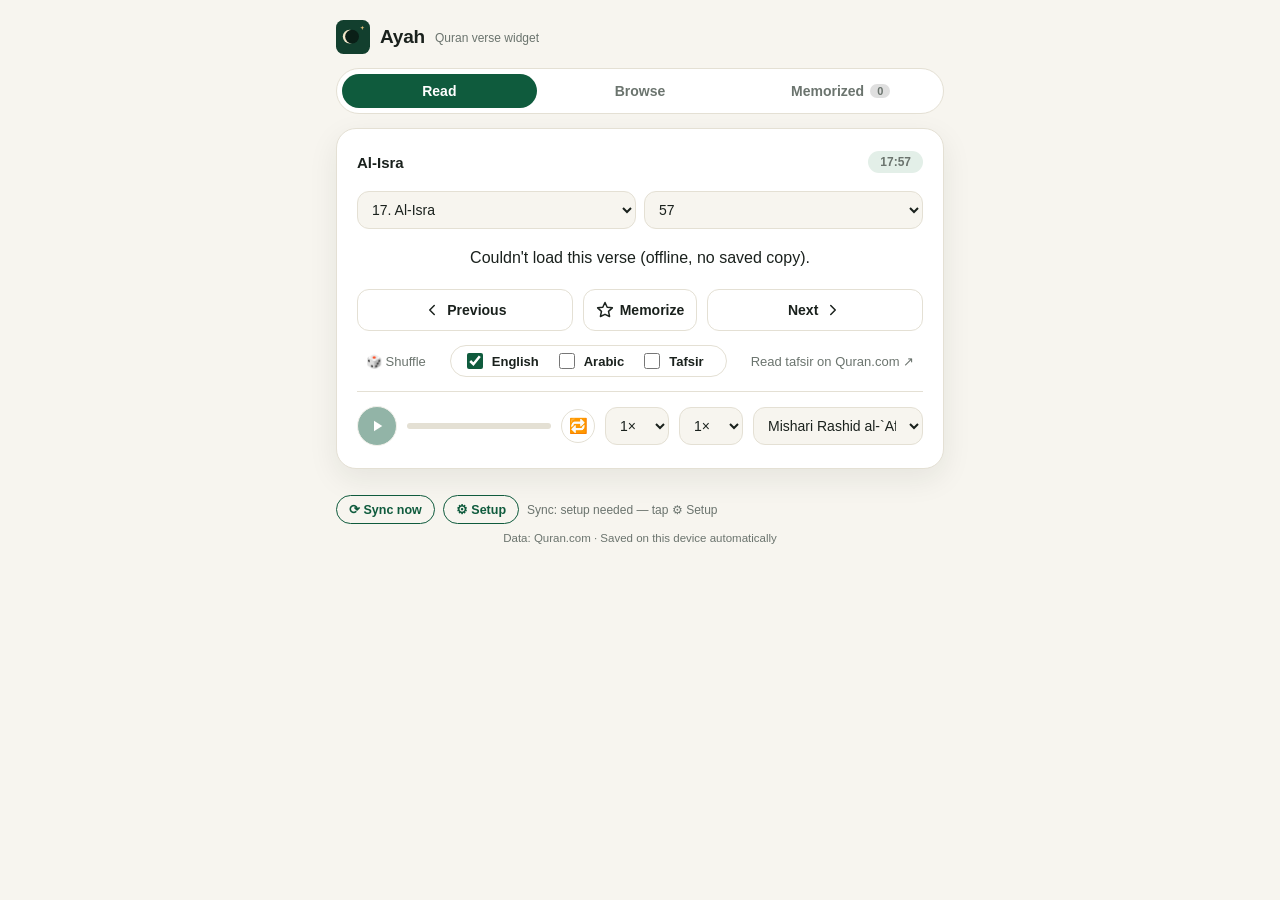
==== index.html @ 6a7626b1 "Add playback-speed control (0.5-2x) to audio bar; persisted, applied on every play, syncs between de" ====
<!DOCTYPE html>
<html lang="en">
<head>
  <meta charset="utf-8" />
  <meta name="viewport" content="width=device-width, initial-scale=1, viewport-fit=cover" />
  <title>Ayah — Quran Verse Widget</title>
  <meta name="description" content="A calm widget that shows one ayah at a time, with translation from Quran.com. Move through the Qur'an verse by verse, browse surahs, and keep track of what you've memorized." />
  <meta name="theme-color" content="#f7f5ef" media="(prefers-color-scheme: light)" />
  <meta name="theme-color" content="#0f1a16" media="(prefers-color-scheme: dark)" />
  <meta name="color-scheme" content="light dark" />
  <meta name="generator" content="local rebuild" />

  <!-- PWA / install metadata -->
  <link rel="manifest" href="./manifest.webmanifest" />
  <meta name="mobile-web-app-capable" content="yes" />
  <meta name="apple-mobile-web-app-capable" content="yes" />
  <meta name="apple-mobile-web-app-status-bar-style" content="black-translucent" />
  <meta name="apple-mobile-web-app-title" content="Ayah" />

  <!-- Icons -->
  <link rel="icon" href="./icons/favicon-32.png" sizes="32x32" type="image/png" />
  <link rel="icon" href="./icons/icon-192.png" sizes="192x192" type="image/png" />
  <link rel="icon" href="./icons/icon-512.png" sizes="512x512" type="image/png" />
  <link rel="icon" href="./icons/icon.svg" type="image/svg+xml" />
  <link rel="apple-touch-icon" href="./icons/apple-touch-icon-180.png" />

  <link rel="stylesheet" href="./styles.css" />
</head>
<body>
  <div class="app">
    <header class="topbar">
      <div class="brand">
        <span class="logo" aria-hidden="true">
          <svg viewBox="0 0 512 512" role="img">
            <rect width="512" height="512" rx="112" fill="#123f2e"/>
            <circle cx="206" cy="250" r="104" fill="#f2e5c9"/>
            <circle cx="242" cy="250" r="104" fill="#0a1f17"/>
            <path d="M396 86 l8 24 24 8 -24 8 -8 24 -8 -24 -24 -8 24 -8 z" fill="#e8c37b"/>
          </svg>
        </span>
        <span class="brand-name">Ayah</span>
        <span class="brand-sub">Quran verse widget</span>
      </div>
      <div class="install-wrap">
        <button id="installBtn" class="install-btn" hidden>Install</button>
      </div>
    </header>

    <nav class="tabs" role="tablist" aria-label="Sections">
      <button class="tab is-active" data-view="read" role="tab" aria-selected="true">Read</button>
      <button class="tab" data-view="browse" role="tab" aria-selected="false">Browse</button>
      <button class="tab" data-view="memorized" role="tab" aria-selected="false">
        Memorized <span class="tab-count" id="memCount">0</span>
      </button>
    </nav>

    <main>
      <!-- READ -->
      <section class="view is-active" id="view-read" data-view="read">
        <div class="widget-card" id="readCard">
          <div class="read-head">
            <span class="surah-name" id="readSurah"></span>
            <span class="verse-key" id="readKey"></span>
          </div>
          <div class="read-selector">
            <select id="readSurahSelect" class="miniselect" aria-label="Choose surah"></select>
            <select id="readAyahSelect" class="miniselect" aria-label="Choose ayah"></select>
          </div>
          <div class="verse-arabic" id="readArabic" lang="ar" dir="rtl">…</div>
          <div class="verse-translation" id="readTranslation"></div>
          <div class="verse-tafsir" id="readTafsir" hidden></div>
          <div class="verse-meta" id="readMeta"></div>
          <div class="read-actions">
            <button class="btn" id="btnPrev" aria-label="Previous ayah">
              <svg viewBox="0 0 24 24" width="18" height="18" fill="none" stroke="currentColor" stroke-width="2" stroke-linecap="round" stroke-linejoin="round"><path d="M15 18l-6-6 6-6"/></svg>
              Previous
            </button>
            <button class="btn btn-toggle" id="btnMemorize" aria-pressed="false">
              <svg viewBox="0 0 24 24" width="18" height="18" fill="none" stroke="currentColor" stroke-width="2" stroke-linecap="round" stroke-linejoin="round"><path d="M12 2l2.9 6.3 6.9.8-5.1 4.7 1.4 6.8L12 17.8 5.9 20.6l1.4-6.8L2.2 9.1l6.9-.8z"/></svg>
              <span id="memLabel">Memorize</span>
            </button>
            <button class="btn" id="btnNext" aria-label="Next ayah">
              Next
              <svg viewBox="0 0 24 24" width="18" height="18" fill="none" stroke="currentColor" stroke-width="2" stroke-linecap="round" stroke-linejoin="round"><path d="M9 18l6-6-6-6"/></svg>
            </button>
          </div>
          <div class="read-aux">
            <button class="linkish" id="btnShuffle">🎲 Shuffle</button>
            <div class="display-trigger" role="group" aria-label="Show English, Arabic or Tafsir">
              <input type="checkbox" id="dispEn" />
              <label for="dispEn">English</label>
              <input type="checkbox" id="dispAr" />
              <label for="dispAr">Arabic</label>
              <input type="checkbox" id="dispTafsir" />
              <label for="dispTafsir">Tafsir</label>
            </div>
            <button class="linkish" id="btnQuranCom">Read tafsir on Quran.com ↗</button>
          </div>
          <div class="audio-bar">
            <button class="audio-play" id="btnPlay" aria-label="Play recitation" disabled>
              <svg id="playIcon" viewBox="0 0 24 24" width="18" height="18" fill="currentColor"><path d="M8 5v14l11-7z"/></svg>
              <svg id="pauseIcon" viewBox="0 0 24 24" width="18" height="18" fill="currentColor" style="display:none"><path d="M6 5h4v14H6zM14 5h4v14h-4z"/></svg>
            </button>
            <div class="audio-track" aria-hidden="true"><div class="audio-fill" id="audioFill"></div></div>
            <button class="audio-toggle" id="btnAuto" title="Auto-play and continue to next ayah" aria-pressed="false">🔁</button>
            <select id="repeatSelect" class="miniselect miniselect-narrow" aria-label="Repeat count" title="Repeat this ayah">
              <option value="1">1×</option>
              <option value="2">2×</option>
              <option value="3">3×</option>
              <option value="5">5×</option>
              <option value="7">7×</option>
              <option value="10">10×</option>
            </select>
            <select id="speedSelect" class="miniselect miniselect-narrow" aria-label="Playback speed" title="Playback speed">
              <option value="0.5">0.5×</option>
              <option value="0.75">0.75×</option>
              <option value="1">1×</option>
              <option value="1.25">1.25×</option>
              <option value="1.5">1.5×</option>
              <option value="2">2×</option>
            </select>
            <select id="reciterSelect" class="miniselect" aria-label="Reciter"></select>
          </div>
        </div>
      </section>

      <!-- BROWSE -->
      <section class="view" id="view-browse" data-view="browse">
        <div class="widget-card">
          <div class="browse-head">
            <h2>Browse surahs and ayahs</h2>
            <input type="search" id="surahSearch" class="search" placeholder="Search surah…" autocomplete="off" />
          </div>
          <ul class="surah-list" id="surahList"></ul>
        </div>
      </section>

      <!-- MEMORIZED -->
      <section class="view" id="view-memorized" data-view="memorized">
        <div class="widget-card">
          <div class="mem-head">
            <h2 id="memHeadline">Memorized</h2>
            <p class="mem-sub" id="memSub">Mark verses to build your list.</p>
          </div>
          <ul class="mem-list" id="memList"></ul>
        </div>
      </section>
    </main>

    <footer class="foot">
      <div class="sync-row">
        <button class="sync-btn" id="syncNow" type="button">⟳ Sync now</button>
        <button class="sync-btn" id="syncSetup" type="button">⚙ Setup</button>
        <span class="sync-note" id="syncStatus">Sync: setup needed</span>
      </div>
      <div class="sync-panel" id="syncPanel">
        <p class="sync-note"><b>One-time setup on each device (iPhone + Mac):</b></p>
        <p class="sync-note">1. Open <a href="https://github.com/settings/personal-access-tokens/new" target="_blank" rel="noopener">github.com → new token ↗</a><br>
        2. Token name: <b>ayah</b> · Expiration: <b>1 year</b><br>
        3. Repository access → <b>Only select repositories</b> → pick <b>ayah-sync</b><br>
        4. Permissions → <b>Contents</b> → <b>Read and write</b> → Generate token<br>
        5. Copy the code and paste it here:</p>
        <div class="sync-row">
          <input id="syncToken" type="password" placeholder="github_pat_… or ghp_…" autocomplete="off" spellcheck="false" />
          <button class="sync-btn" id="syncSave" type="button">Save</button>
        </div>
        <p class="sync-note">The token lives only in this device's browser storage — never in the app's code — and unlocks nothing except the private <b>ayah-sync</b> repo.</p>
      </div>
      <span>Data: Quran.com · Saved on this device automatically</span>
    </footer>
  </div>

  <div id="toast" class="toast" role="status" aria-live="polite"></div>
  <audio id="audioEl" preload="none"></audio>

  <script src="./app.js"></script>
</body>
</html>
---- styles.css ----
/* ===== Ayah — calm widget design ===== */

:root {
  --bg: #f7f5ef;
  --card: #ffffff;
  --ink: #1a211d;
  --muted: #6b746e;
  --line: #e4e0d4;
  --accent: #0f5b3d;
  --accent-soft: #e3efe8;
  --star: #b8860b;
  --danger: #a33;
  --radius: 20px;
  --shadow: 0 10px 30px rgba(20, 40, 30, 0.08);
}

@media (prefers-color-scheme: dark) {
  :root {
    --bg: #0f1a16;
    --card: #16241e;
    --ink: #e9efe9;
    --muted: #93a29a;
    --line: #243a30;
    --accent: #54c98f;
    --accent-soft: #1c3a2c;
    --shadow: 0 10px 30px rgba(0, 0, 0, 0.35);
  }
}

* { box-sizing: border-box; }

/* The `hidden` attribute always wins — no CSS may override it */
[hidden] { display: none !important; }


html, body { margin: 0; padding: 0; }

body {
  font-family: -apple-system, BlinkMacSystemFont, "Segoe UI", Roboto, "Helvetica Neue", Arial, sans-serif;
  background: var(--bg);
  color: var(--ink);
  min-height: 100vh;
  min-height: 100dvh;
  -webkit-font-smoothing: antialiased;
  transition: background 0.3s, color 0.3s;
}

.app {
  max-width: 640px;
  margin: 0 auto;
  padding: 20px 16px calc(28px + env(safe-area-inset-bottom));
  display: flex;
  flex-direction: column;
  gap: 14px;
}

/* ===== Header ===== */
.topbar {
  display: flex;
  align-items: center;
  justify-content: space-between;
}
.brand {
  display: flex;
  align-items: center;
  gap: 10px;
}
.logo { width: 34px; height: 34px; flex: 0 0 auto; }
.logo svg { width: 100%; height: 100%; display: block; }
.brand-name { font-size: 19px; font-weight: 700; letter-spacing: -0.01em; }
.brand-sub { font-size: 12px; color: var(--muted); margin-top: 1px; }

.install-btn {
  border: 1px solid var(--accent);
  color: var(--accent);
  background: transparent;
  font: inherit;
  font-size: 13px;
  font-weight: 600;
  padding: 7px 14px;
  border-radius: 999px;
  cursor: pointer;
}
.install-btn:hover { background: var(--accent-soft); }

/* ===== Tabs ===== */
.tabs {
  display: flex;
  gap: 6px;
  background: var(--card);
  border: 1px solid var(--line);
  border-radius: 999px;
  padding: 5px;
}
.tab {
  flex: 1;
  border: 0;
  background: transparent;
  color: var(--muted);
  font: inherit;
  font-size: 14px;
  font-weight: 600;
  padding: 9px 10px;
  border-radius: 999px;
  cursor: pointer;
  display: flex;
  align-items: center;
  justify-content: center;
  gap: 6px;
  transition: background 0.2s, color 0.2s;
}
.tab.is-active {
  background: var(--accent);
  color: #fff;
}
.tab-count {
  font-size: 11px;
  font-weight: 700;
  background: rgba(127, 127, 127, 0.25);
  border-radius: 999px;
  padding: 1px 7px;
}
.tab.is-active .tab-count { background: rgba(255,255,255,0.25); }

/* ===== Views / cards ===== */
main { display: block; }
.view { display: none; }
.view.is-active { display: block; animation: fade 0.25s ease; }
@keyframes fade { from { opacity: 0; transform: translateY(4px); } to { opacity: 1; transform: none; } }

.widget-card {
  background: var(--card);
  border: 1px solid var(--line);
  border-radius: var(--radius);
  box-shadow: var(--shadow);
  padding: 22px 20px;
}

/* ===== Read view ===== */
.read-head {
  display: flex;
  align-items: center;
  justify-content: space-between;
  gap: 10px;
  margin-bottom: 18px;
}
.surah-name { font-weight: 700; font-size: 15px; }
.verse-key {
  font-size: 12px;
  color: var(--muted);
  background: var(--accent-soft);
  border-radius: 999px;
  padding: 4px 12px;
  font-weight: 600;
}

.verse-arabic {
  font-size: clamp(26px, 6vw, 36px);
  line-height: 1.9;
  text-align: center;
  font-family: "Noto Naskh Arabic", "Amiri", "Scheherazade New", "Traditional Arabic", serif;
  margin: 6px 0 16px;
}
/* Big Western-numeral ayah marker at the end of the verse (Quran.com style) */
.ayah-badge {
  display: inline-flex;
  align-items: center;
  justify-content: center;
  min-width: 1.7em;
  height: 1.7em;
  padding: 0 0.12em;
  margin-inline-start: 0.4em;
  border: 2px solid var(--accent);
  box-shadow: 0 0 0 3px var(--accent-soft);
  border-radius: 50%;
  font-family: ui-rounded, "SF Pro Rounded", system-ui, -apple-system, "Segoe UI", sans-serif;
  font-size: 0.72em;
  font-weight: 800;
  line-height: 1;
  color: var(--accent);
  vertical-align: middle;
  background: var(--card, #fff);
}
.verse-translation {
  font-size: 16px;
  line-height: 1.65;
  color: var(--ink);
  text-align: center;
  padding: 0 4px;
}
.verse-meta {
  text-align: center;
  font-size: 12.5px;
  color: var(--muted);
  margin: 12px 0 4px;
}

.read-actions {
  display: grid;
  grid-template-columns: 1fr auto 1fr;
  gap: 10px;
  margin-top: 18px;
}
.btn {
  display: inline-flex;
  align-items: center;
  justify-content: center;
  gap: 6px;
  font: inherit;
  font-size: 14px;
  font-weight: 600;
  padding: 11px 12px;
  border-radius: 12px;
  border: 1px solid var(--line);
  background: transparent;
  color: var(--ink);
  cursor: pointer;
  transition: background 0.15s, border-color 0.15s, transform 0.05s;
}
.btn:hover { background: var(--accent-soft); border-color: var(--accent); }
.btn:active { transform: scale(0.97); }
.btn-toggle.is-on {
  background: var(--accent);
  border-color: var(--accent);
  color: #fff;
}
.btn-toggle.is-on svg { fill: currentColor; }

.read-aux {
  display: flex;
  justify-content: center;
  gap: 18px;
  margin-top: 14px;
  flex-wrap: wrap;
}
.linkish {
  background: none;
  border: 0;
  font: inherit;
  font-size: 13px;
  color: var(--muted);
  cursor: pointer;
  padding: 4px 6px;
  border-radius: 8px;
}
/* Loading / error states */
.is-loading .verse-arabic::after {
  content: "";
  display: block;
  width: 46px;
  height: 46px;
  margin: 10px auto;
  border: 3px solid var(--line);
  border-top-color: var(--accent);
  border-radius: 50%;
  animation: spin 0.9s linear infinite;
}
@keyframes spin { to { transform: rotate(360deg); } }
.error-note { color: var(--danger); font-size: 13px; text-align: center; }

/* ===== Browse ===== */
.browse-head h2, .mem-head h2 {
  margin: 0 0 12px;
  font-size: 18px;
  letter-spacing: -0.01em;
}
.search {
  width: 100%;
  font: inherit;
  font-size: 15px;
  padding: 11px 14px;
  border-radius: 12px;
  border: 1px solid var(--line);
  background: var(--bg);
  color: var(--ink);
  margin-bottom: 12px;
}
.search:focus { outline: 2px solid var(--accent); outline-offset: 1px; }

.surah-list, .mem-list {
  list-style: none;
  margin: 0;
  padding: 0;
  max-height: 60vh;
  overflow-y: auto;
  -webkit-overflow-scrolling: touch;
}
.surah-item {
  display: flex;
  align-items: center;
  gap: 12px;
  padding: 11px 6px;
  border-bottom: 1px solid var(--line);
  cursor: pointer;
  border-radius: 10px;
}
.surah-item:hover { background: var(--accent-soft); }
.surah-num {
  flex: 0 0 auto;
  width: 30px; height: 30px;
  display: grid; place-items: center;
  font-size: 12px; font-weight: 700;
  background: var(--accent-soft);
  color: var(--accent);
  border-radius: 9px;
}
.surah-en { flex: 1; font-weight: 600; font-size: 15px; }
.surah-ar {
  font-size: 18px;
  font-family: "Noto Naskh Arabic", "Amiri", "Scheherazade New", serif;
  color: var(--muted);
}
.surah-count { flex: 0 0 auto; font-size: 12px; color: var(--muted); }
.surah-open {
  flex: 0 0 auto;
  color: var(--muted);
  font-size: 12px;
}

.ayah-picker {
  padding: 4px 6px 12px 44px;
  display: flex;
  flex-wrap: wrap;
  gap: 6px;
}
.ayah-chip {
  font: inherit;
  font-size: 13px;
  padding: 6px 10px;
  border-radius: 999px;
  border: 1px solid var(--line);
  background: transparent;
  color: var(--ink);
  cursor: pointer;
}
.ayah-chip:hover { border-color: var(--accent); background: var(--accent-soft); }
.ayah-chip.is-mem { background: var(--accent); color: #fff; border-color: var(--accent); }

/* ===== Memorized ===== */
.mem-head h2 { margin-bottom: 4px; }
.mem-sub { margin: 0 0 14px; font-size: 13px; color: var(--muted); }
.mem-list { max-height: 70vh; }
.mem-item {
  display: flex;
  align-items: center;
  gap: 10px;
  padding: 10px 6px;
  border-bottom: 1px solid var(--line);
}
.mem-key { font-weight: 700; font-size: 14px; flex: 0 0 auto; min-width: 52px; }
.mem-meaning {
  flex: 1;
  font-size: 13px;
  color: var(--muted);
  overflow: hidden;
  text-overflow: ellipsis;
  white-space: nowrap;
}
.mem-meta { font-size: 12px; color: var(--muted); }
.mem-unmem {
  border: 0;
  background: transparent;
  color: var(--muted);
  cursor: pointer;
  font-size: 16px;
  padding: 4px 6px;
  border-radius: 8px;
}
.mem-unmem:hover { color: var(--danger); background: var(--accent-soft); }
.empty-state {
  text-align: center;
  color: var(--muted);
  padding: 34px 10px;
}
.empty-state .big { font-size: 30px; display: block; margin-bottom: 8px; }

/* ===== Footer / toast ===== */
.foot {
  text-align: center;
  font-size: 11.5px;
  color: var(--muted);
  padding: 4px 0 10px;
}
.toast {
  position: fixed;
  left: 50%;
  bottom: calc(24px + env(safe-area-inset-bottom));
  transform: translateX(-50%) translateY(20px);
  background: var(--ink);
  color: var(--bg);
  font-size: 13px;
  font-weight: 600;
  padding: 10px 16px;
  border-radius: 999px;
  opacity: 0;
  pointer-events: none;
  transition: opacity 0.25s, transform 0.25s;
  z-index: 50;
  max-width: 88vw;
}
.toast.show { opacity: 1; transform: translateX(-50%) translateY(0); }

@media (max-width: 420px) {
  .app { padding: 16px 12px 24px; }
  .brand-sub { display: none; }
  .read-actions { grid-template-columns: 1fr; }
  .read-actions .btn-toggle { order: -1; }
}

/* ===== Surah / ayah selector (Read) ===== */
.read-selector {
  display: flex;
  gap: 8px;
  margin-bottom: 16px;
}
.miniselect {
  flex: 1;
  font: inherit;
  font-size: 14px;
  padding: 9px 10px;
  border-radius: 12px;
  border: 1px solid var(--line);
  background: var(--bg);
  color: var(--ink);
}
.miniselect:focus { outline: 2px solid var(--accent); outline-offset: 1px; }

/* ===== Display options + tafsir ===== */
.display-trigger {
  display: flex;
  align-items: center;
  gap: 6px;
  flex-wrap: wrap;
  padding: 4px 12px;
  border: 1px solid var(--line);
  border-radius: 999px;
  background: var(--card, transparent);
}
.display-trigger input[type="checkbox"] {
  width: 16px; height: 16px;
  accent-color: var(--accent);
  cursor: pointer;
}
.display-trigger label {
  font-size: 13px;
  font-weight: 600;
  color: var(--ink);
  cursor: pointer;
  margin-right: 10px;
}

/* ===== Sync (phone <-> Mac) ===== */
.sync-row {
  display: flex;
  align-items: center;
  gap: 8px;
  flex-wrap: wrap;
  margin: 8px 0;
}
.sync-btn {
  border: 1px solid var(--accent);
  color: var(--accent);
  background: transparent;
  font: inherit;
  font-size: 12.5px;
  font-weight: 600;
  padding: 6px 12px;
  border-radius: 999px;
  cursor: pointer;
  white-space: nowrap;
}
.sync-btn:hover { background: var(--accent-soft); }
.sync-panel {
  background: var(--card);
  border: 1px solid var(--line);
  border-radius: 14px;
  padding: 12px 14px;
  margin-top: 10px;
  font-size: 13px;
  display: none;
}
.sync-panel.is-open { display: block; }
.sync-panel input {
  flex: 1;
  min-width: 130px;
  font: inherit;
  font-size: 13px;
  padding: 7px 10px;
  border: 1px solid var(--line);
  border-radius: 10px;
  background: var(--bg);
  color: var(--ink);
}
.sync-note {
  color: var(--muted);
  font-size: 12px;
  line-height: 1.5;
}

.verse-tafsir {
  margin-top: 16px;
  padding-top: 12px;
  border-top: 1px dashed var(--line);
  font-size: 14px;
  line-height: 1.65;
  color: var(--ink);
  max-height: 340px;
  overflow-y: auto;
  -webkit-overflow-scrolling: touch;
}
.tf-head {
  font-size: 12px;
  font-weight: 700;
  text-transform: uppercase;
  letter-spacing: 0.05em;
  color: var(--accent);
  margin-bottom: 8px;
}
.verse-tafsir p { margin: 0 0 10px; white-space: pre-wrap; }

/* ===== Audio ===== */
.audio-bar {
  display: flex;
  align-items: center;
  gap: 10px;
  margin-top: 14px;
  padding-top: 14px;
  border-top: 1px solid var(--line);
}
.audio-play {
  flex: 0 0 auto;
  width: 40px; height: 40px;
  border-radius: 50%;
  border: 1px solid var(--line);
  background: var(--accent);
  color: #fff;
  display: grid; place-items: center;
  cursor: pointer;
}
.audio-play:disabled { opacity: 0.45; cursor: default; }
.audio-track {
  flex: 1;
  height: 6px;
  background: var(--line);
  border-radius: 999px;
  overflow: hidden;
}
.audio-fill {
  width: 0%;
  height: 100%;
  background: var(--accent);
  border-radius: 999px;
  transition: width 0.2s linear;
}
.audio-bar .miniselect { flex: 0 0 auto; max-width: 170px; }
.miniselect-narrow { max-width: 64px !important; }
.audio-toggle {
  flex: 0 0 auto;
  width: 34px; height: 34px;
  border-radius: 50%;
  border: 1px solid var(--line);
  background: transparent;
  color: var(--muted);
  font-size: 15px;
  display: grid; place-items: center;
  cursor: pointer;
}
.audio-toggle.is-on {
  background: var(--accent);
  border-color: var(--accent);
  color: #fff;
}
.linkish:hover { color: var(--accent); background: var(--accent-soft); }
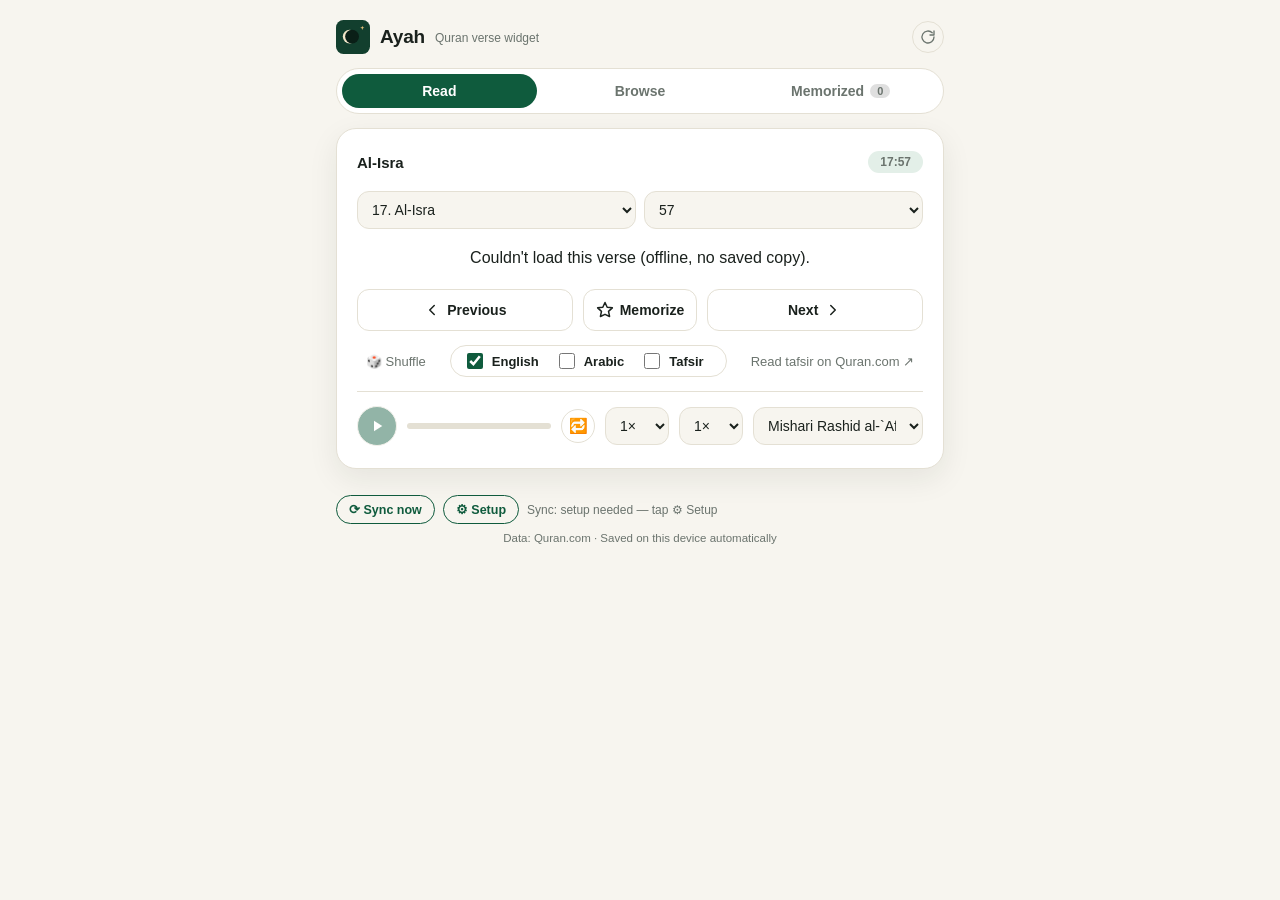
==== commit 14d6962a: "Add refresh button (top bar): checks for a new build, updates SW, reloads to latest; quiet auto-chec" ====
--- a/index.html
+++ b/index.html
@@ -42,6 +42,9 @@
         <span class="brand-sub">Quran verse widget</span>
       </div>
       <div class="install-wrap">
+        <button id="refreshBtn" class="icon-btn" title="Check for updates & refresh" aria-label="Check for updates & refresh">
+          <svg viewBox="0 0 24 24" width="16" height="16" fill="none" stroke="currentColor" stroke-width="2" stroke-linecap="round" stroke-linejoin="round"><path d="M21 12a9 9 0 1 1-2.64-6.36"/><path d="M21 3v6h-6"/></svg>
+        </button>
         <button id="installBtn" class="install-btn" hidden>Install</button>
       </div>
     </header>
--- a/styles.css
+++ b/styles.css
@@ -82,6 +82,26 @@
   cursor: pointer;
 }
 .install-btn:hover { background: var(--accent-soft); }
+
+.icon-btn {
+  border: 1px solid var(--line);
+  color: var(--muted);
+  background: transparent;
+  width: 32px;
+  height: 32px;
+  border-radius: 999px;
+  display: inline-flex;
+  align-items: center;
+  justify-content: center;
+  cursor: pointer;
+  flex: 0 0 auto;
+  transition: background .15s, color .15s, border-color .15s, opacity .15s;
+}
+.icon-btn:hover { background: var(--accent-soft); color: var(--accent); border-color: var(--accent); }
+.icon-btn:disabled { opacity: .5; cursor: default; }
+.icon-btn.is-spinning svg { animation: ayah-spin .8s linear infinite; }
+@keyframes ayah-spin { to { transform: rotate(360deg); } }
+.install-wrap { display: flex; align-items: center; gap: 8px; }
 
 /* ===== Tabs ===== */
 .tabs {
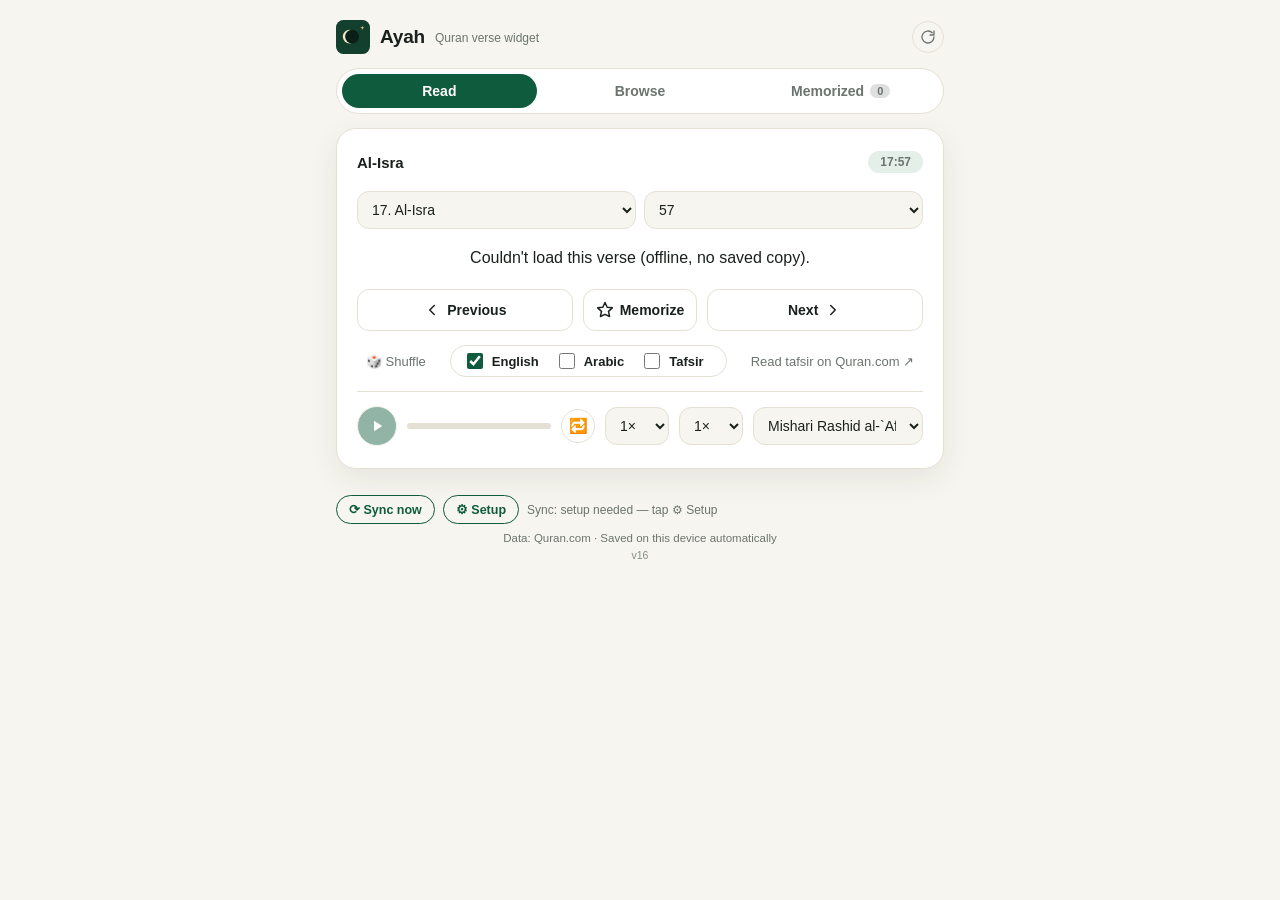
==== commit 358eea95: "Sync UX: visible app version in footer (proves you're current), detailed network-error text, saving " ====
--- a/index.html
+++ b/index.html
@@ -166,10 +166,12 @@
         <div class="sync-row">
           <input id="syncToken" type="password" placeholder="github_pat_… or ghp_…" autocomplete="off" spellcheck="false" />
           <button class="sync-btn" id="syncSave" type="button">Save</button>
+          <button class="sync-btn" id="syncTest" type="button">✔ Test</button>
         </div>
         <p class="sync-note">The token lives only in this device's browser storage — never in the app's code — and unlocks nothing except the private <b>ayah-sync</b> repo.</p>
       </div>
       <span>Data: Quran.com · Saved on this device automatically</span>
+      <span class="ver" id="appVersion"></span>
     </footer>
   </div>
 
--- a/styles.css
+++ b/styles.css
@@ -48,7 +48,10 @@
 .app {
   max-width: 640px;
   margin: 0 auto;
-  padding: 20px 16px calc(28px + env(safe-area-inset-bottom));
+  padding: calc(20px + env(safe-area-inset-top))
+           calc(16px + env(safe-area-inset-left))
+           calc(28px + env(safe-area-inset-bottom))
+           calc(16px + env(safe-area-inset-right));
   display: flex;
   flex-direction: column;
   gap: 14px;
@@ -162,6 +165,7 @@
   align-items: center;
   justify-content: space-between;
   gap: 10px;
+  flex-wrap: wrap;
   margin-bottom: 18px;
 }
 .surah-name { font-weight: 700; font-size: 15px; }
@@ -180,6 +184,7 @@
   text-align: center;
   font-family: "Noto Naskh Arabic", "Amiri", "Scheherazade New", "Traditional Arabic", serif;
   margin: 6px 0 16px;
+  overflow-wrap: anywhere;
 }
 /* Big Western-numeral ayah marker at the end of the verse (Quran.com style) */
 .ayah-badge {
@@ -207,6 +212,7 @@
   color: var(--ink);
   text-align: center;
   padding: 0 4px;
+  overflow-wrap: anywhere;
 }
 .verse-meta {
   text-align: center;
@@ -401,6 +407,8 @@
   color: var(--muted);
   padding: 4px 0 10px;
 }
+.foot .ver { display: block; margin-top: 5px; opacity: 0.8; font-size: 10.5px; }
+
 .toast {
   position: fixed;
   left: 50%;
@@ -421,10 +429,29 @@
 .toast.show { opacity: 1; transform: translateX(-50%) translateY(0); }
 
 @media (max-width: 420px) {
-  .app { padding: 16px 12px 24px; }
+  .app {
+    padding: calc(16px + env(safe-area-inset-top))
+             calc(12px + env(safe-area-inset-left))
+             24px
+             calc(12px + env(safe-area-inset-right));
+  }
   .brand-sub { display: none; }
   .read-actions { grid-template-columns: 1fr; }
   .read-actions .btn-toggle { order: -1; }
+  .widget-card { padding: 18px 14px; }
+  .tab { font-size: 13px; padding: 9px 8px; }
+}
+
+/* ===== Narrow phones: never let the audio bar crowd or clip ===== */
+@media (max-width: 560px) {
+  .audio-bar { gap: 8px; }
+  /* Keep play + 🔁 + repeat + speed on the top line (their natural DOM order),
+     then give the progress bar and reciter picker their own full-width rows. */
+  .audio-track { order: 5; flex-basis: 100%; }
+  .audio-bar .miniselect { max-width: none; }
+  .audio-bar #reciterSelect { order: 6; flex-basis: 100%; }
+  .read-selector { flex-wrap: wrap; }
+  .read-selector .miniselect { flex: 1 1 calc(50% - 4px); }
 }
 
 /* ===== Surah / ayah selector (Read) ===== */
@@ -541,6 +568,7 @@
 /* ===== Audio ===== */
 .audio-bar {
   display: flex;
+  flex-wrap: wrap;
   align-items: center;
   gap: 10px;
   margin-top: 14px;
@@ -559,7 +587,8 @@
 }
 .audio-play:disabled { opacity: 0.45; cursor: default; }
 .audio-track {
-  flex: 1;
+  flex: 1 1 140px;
+  min-width: 80px;
   height: 6px;
   background: var(--line);
   border-radius: 999px;
@@ -572,7 +601,7 @@
   border-radius: 999px;
   transition: width 0.2s linear;
 }
-.audio-bar .miniselect { flex: 0 0 auto; max-width: 170px; }
+.audio-bar .miniselect { flex: 0 1 auto; max-width: 170px; min-width: 0; }
 .miniselect-narrow { max-width: 64px !important; }
 .audio-toggle {
   flex: 0 0 auto;
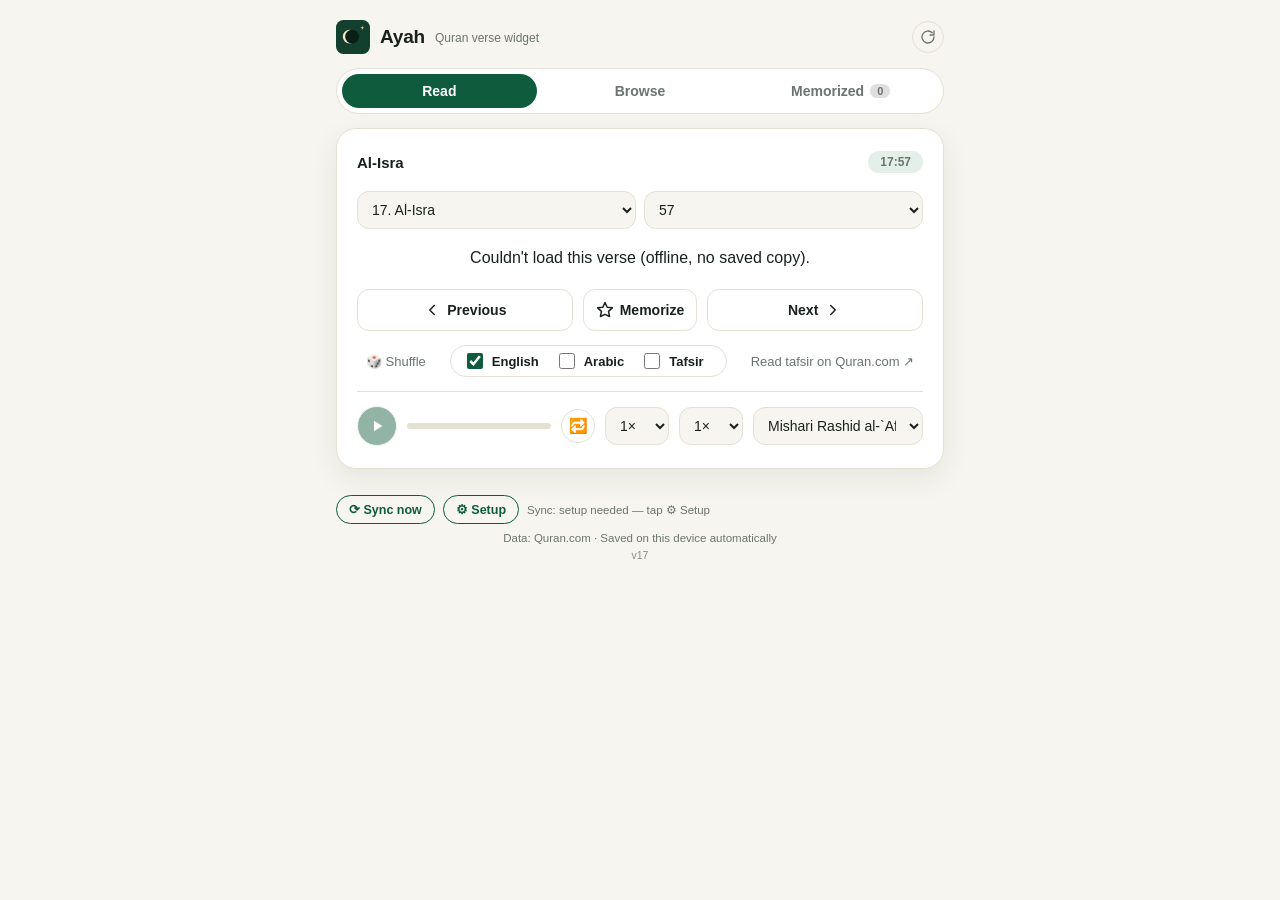
==== commit b52e70e5: "Diagnose 404 sync errors: distinguish file-missing from token-can't-see-repo, actionable error text," ====
--- a/index.html
+++ b/index.html
@@ -160,7 +160,8 @@
         <p class="sync-note"><b>One-time setup on each device (iPhone + Mac):</b></p>
         <p class="sync-note">1. Open <a href="https://github.com/settings/personal-access-tokens/new" target="_blank" rel="noopener">github.com → new token ↗</a><br>
         2. Token name: <b>ayah</b> · Expiration: <b>1 year</b><br>
-        3. Repository access → <b>Only select repositories</b> → pick <b>ayah-sync</b><br>
+        3. Repository access → <b>Only select repositories</b> → pick <b class="repo-name">ayah-sync</b> — <b>not</b> "ayah"<br>
+        <span class="sync-warn">⚠ If you get "404 can't reach lugine/ayah-sync", the token is scoped to the wrong repo (or a different GitHub account). Re-create it above and select <b>ayah-sync</b>.</span>
         4. Permissions → <b>Contents</b> → <b>Read and write</b> → Generate token<br>
         5. Copy the code and paste it here:</p>
         <div class="sync-row">
--- a/styles.css
+++ b/styles.css
@@ -538,11 +538,8 @@
   background: var(--bg);
   color: var(--ink);
 }
-.sync-note {
-  color: var(--muted);
-  font-size: 12px;
-  line-height: 1.5;
-}
+.sync-note .repo-name { color: var(--accent); }
+.sync-warn { display: block; color: var(--danger); font-size: 12px; margin: 4px 0 8px; }
 
 .verse-tafsir {
   margin-top: 16px;
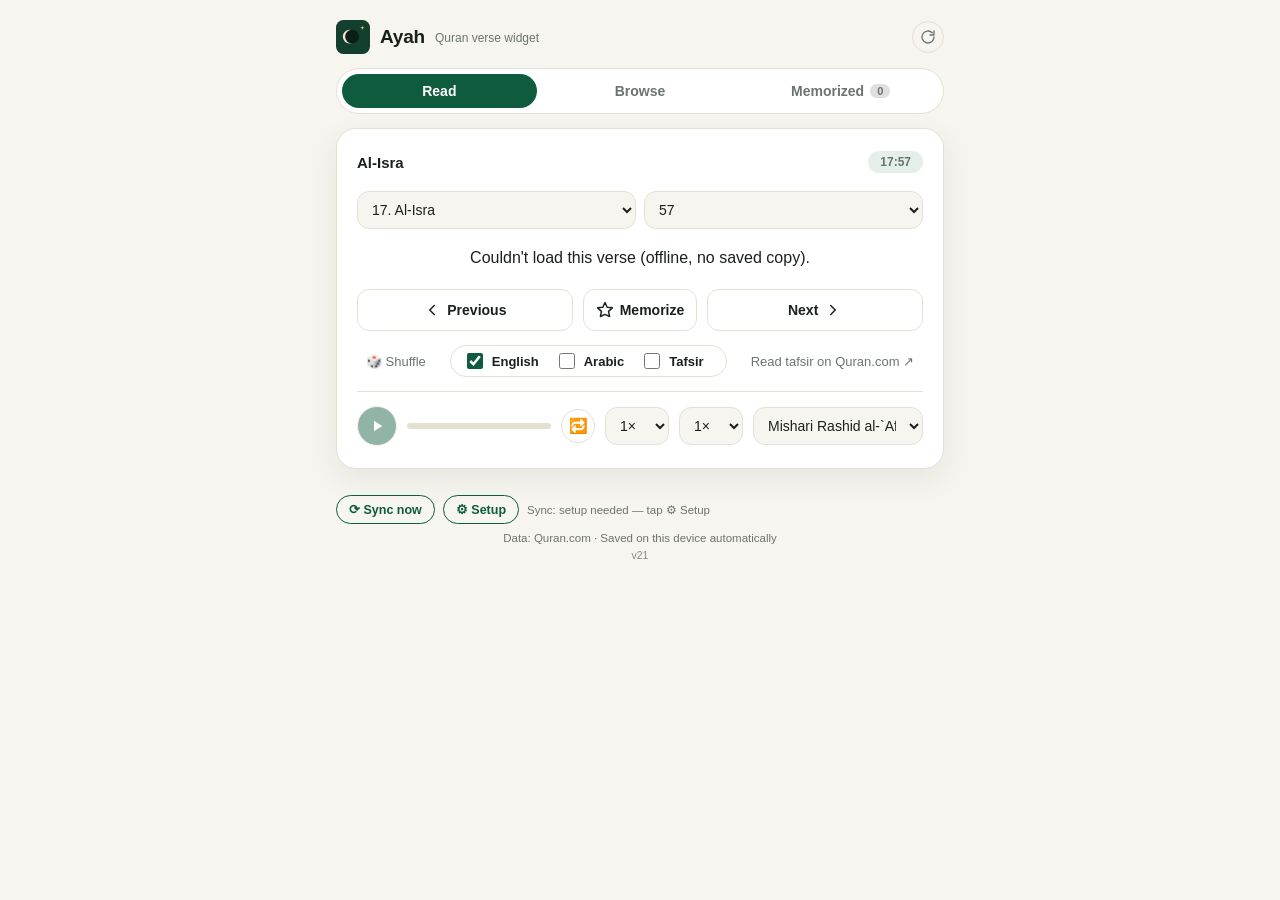
==== commit d19db036: "v21: diagnostics panel (triple-tap footer) to dump local state, live cloud sync.json, and the exact " ====
--- a/index.html
+++ b/index.html
@@ -172,7 +172,8 @@
         <p class="sync-note">The token lives only in this device's browser storage — never in the app's code — and unlocks nothing except the private <b>ayah-sync</b> repo.</p>
       </div>
       <span>Data: Quran.com · Saved on this device automatically</span>
-      <span class="ver" id="appVersion"></span>
+            <span class="ver" id="appVersion"></span>
+      <pre id="diagLog" class="diag-log" hidden></pre>
     </footer>
   </div>
 
--- a/styles.css
+++ b/styles.css
@@ -362,6 +362,21 @@
 .ayah-chip:hover { border-color: var(--accent); background: var(--accent-soft); }
 .ayah-chip.is-mem { background: var(--accent); color: #fff; border-color: var(--accent); }
 
+/* ===== Diagnostics (triple-tap footer to toggle) ===== */
+.diag-log {
+  font: 11px/1.4 ui-monospace, "SF Mono", Menlo, Consolas, monospace;
+  white-space: pre-wrap; word-break: break-word;
+  margin: 8px 4px 4px;
+  padding: 8px 10px;
+  border: 1px solid var(--line);
+  border-radius: 8px;
+  background: var(--panel);
+  color: var(--muted);
+  max-height: 320px;
+  overflow: auto;
+  text-align: left;
+}
+
 /* ===== Memorized ===== */
 .mem-head h2 { margin-bottom: 4px; }
 .mem-sub { margin: 0 0 14px; font-size: 13px; color: var(--muted); }
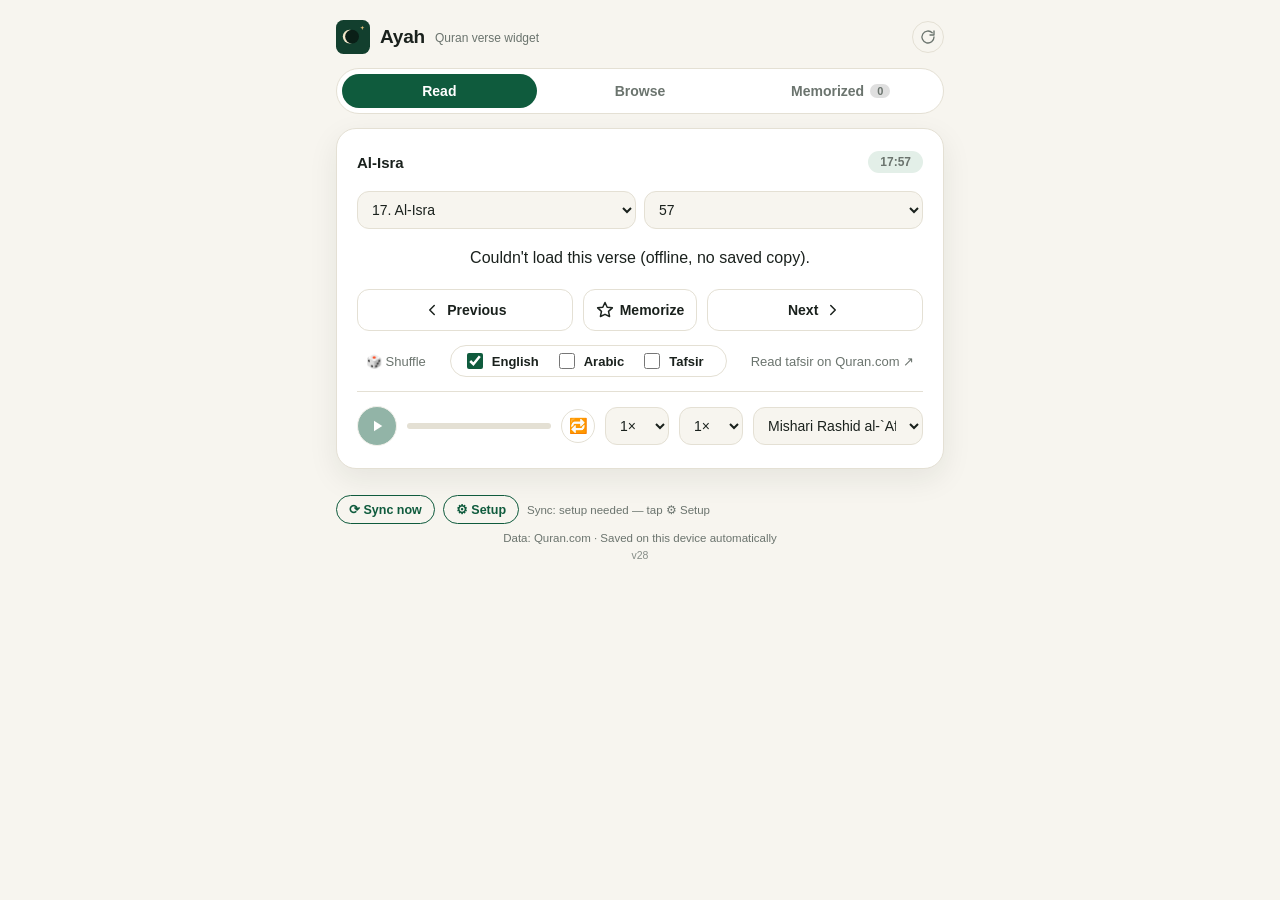
==== commit 5048be8f: "v28: phone: Prev/Next/Memorize stay on ONE row like the Mac (grid 1fr auto 1fr instead of forcing a " ====
--- a/index.html
+++ b/index.html
@@ -76,14 +76,14 @@
           <div class="read-actions">
             <button class="btn" id="btnPrev" aria-label="Previous ayah">
               <svg viewBox="0 0 24 24" width="18" height="18" fill="none" stroke="currentColor" stroke-width="2" stroke-linecap="round" stroke-linejoin="round"><path d="M15 18l-6-6 6-6"/></svg>
-              Previous
+              <span class="nav-label">Previous</span>
             </button>
             <button class="btn btn-toggle" id="btnMemorize" aria-pressed="false">
               <svg viewBox="0 0 24 24" width="18" height="18" fill="none" stroke="currentColor" stroke-width="2" stroke-linecap="round" stroke-linejoin="round"><path d="M12 2l2.9 6.3 6.9.8-5.1 4.7 1.4 6.8L12 17.8 5.9 20.6l1.4-6.8L2.2 9.1l6.9-.8z"/></svg>
               <span id="memLabel">Memorize</span>
             </button>
             <button class="btn" id="btnNext" aria-label="Next ayah">
-              Next
+              <span class="nav-label">Next</span>
               <svg viewBox="0 0 24 24" width="18" height="18" fill="none" stroke="currentColor" stroke-width="2" stroke-linecap="round" stroke-linejoin="round"><path d="M9 18l6-6-6-6"/></svg>
             </button>
           </div>
--- a/styles.css
+++ b/styles.css
@@ -451,8 +451,12 @@
              calc(12px + env(safe-area-inset-right));
   }
   .brand-sub { display: none; }
-  .read-actions { grid-template-columns: 1fr; }
-  .read-actions .btn-toggle { order: -1; }
+  .read-actions { grid-template-columns: 1fr auto 1fr; gap: 8px; }
+  .read-actions .btn { min-width: 0; white-space: nowrap; }
+  .read-actions #btnMemorize { order: 0; }
+  /* On narrow phones, keep Prev/Next/Memorize ALL on one row like the Mac —
+     just drop the word labels so the row never overflows; the arrows remain. */
+  .read-actions .nav-label { display: none; }
   .widget-card { padding: 18px 14px; }
   .tab { font-size: 13px; padding: 9px 8px; }
 }
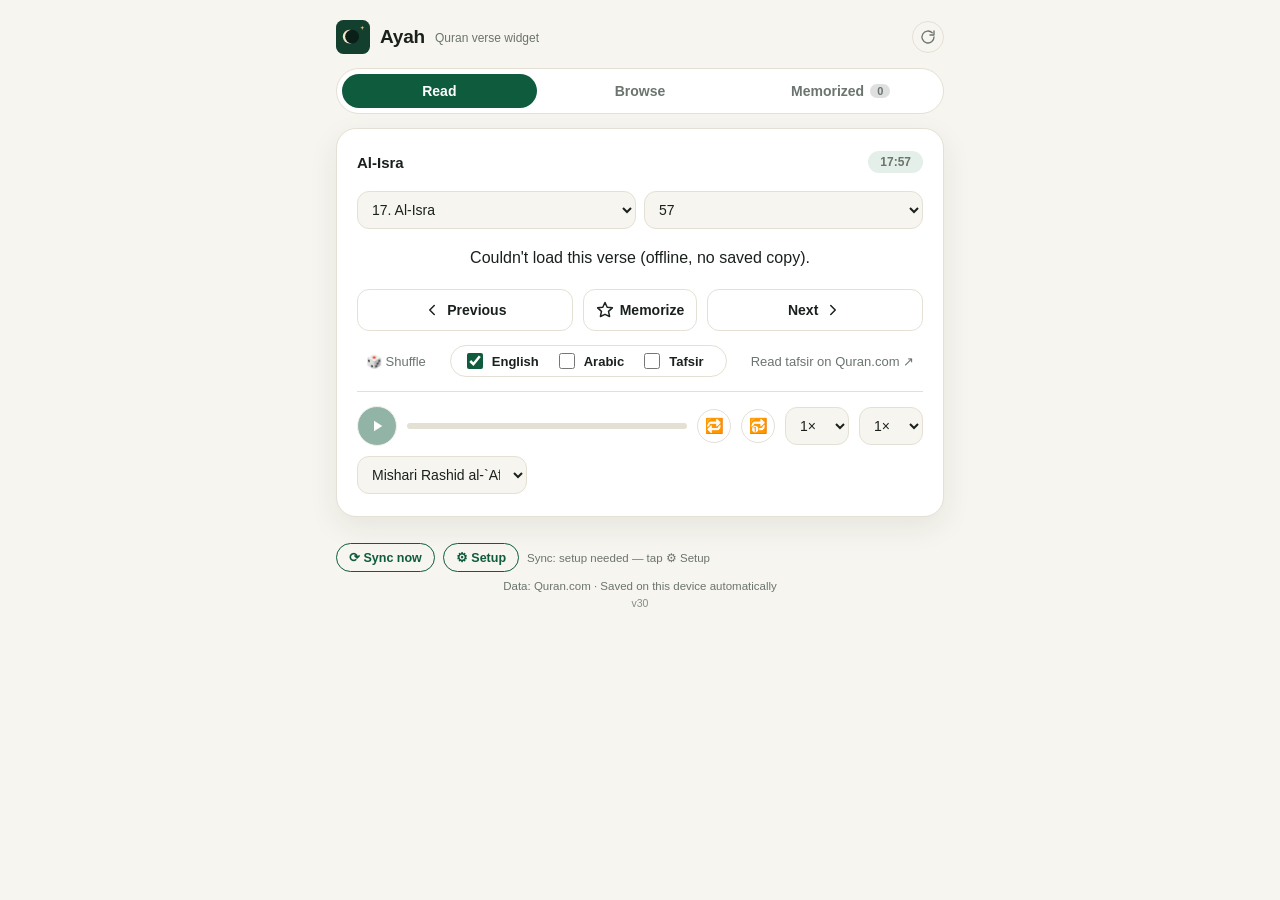
==== commit 1983d56d: "v30: multi-ayah loop - new loop toggle reveals From/To range pickers; playback repeats through the s" ====
--- a/index.html
+++ b/index.html
@@ -106,6 +106,7 @@
             </button>
             <div class="audio-track" aria-hidden="true"><div class="audio-fill" id="audioFill"></div></div>
             <button class="audio-toggle" id="btnAuto" title="Auto-play and continue to next ayah" aria-pressed="false">🔁</button>
+            <button class="audio-toggle" id="btnLoop" title="Loop a range of ayahs" aria-pressed="false">🔂</button>
             <select id="repeatSelect" class="miniselect miniselect-narrow" aria-label="Repeat count" title="Repeat this ayah">
               <option value="1">1×</option>
               <option value="2">2×</option>
@@ -123,6 +124,14 @@
               <option value="2">2×</option>
             </select>
             <select id="reciterSelect" class="miniselect" aria-label="Reciter"></select>
+          </div>
+          <div class="loop-row" id="loopRow" hidden>
+            <span>Loop</span>
+            <select id="loopFromSurah" class="miniselect" aria-label="Loop from surah"></select>
+            <select id="loopFromAyah" class="miniselect miniselect-narrow" aria-label="Loop from ayah"></select>
+            <span class="loop-arrow">→</span>
+            <select id="loopToSurah" class="miniselect" aria-label="Loop to surah"></select>
+            <select id="loopToAyah" class="miniselect miniselect-narrow" aria-label="Loop to ayah"></select>
           </div>
         </div>
       </section>
--- a/styles.css
+++ b/styles.css
@@ -469,6 +469,8 @@
   .audio-track { order: 5; flex-basis: 100%; }
   .audio-bar .miniselect { max-width: none; }
   .audio-bar #reciterSelect { order: 6; flex-basis: 100%; }
+  .loop-row .miniselect { flex: 1 1 calc(50% - 4px); }
+  .loop-row .miniselect-narrow { flex: 0 0 auto; }
   .read-selector { flex-wrap: wrap; }
   .read-selector .miniselect { flex: 1 1 calc(50% - 4px); }
 }
@@ -635,4 +637,16 @@
   border-color: var(--accent);
   color: #fff;
 }
+/* ===== Loop a range of ayahs (multi-ayah repeat) ===== */
+.loop-row {
+  display: flex;
+  flex-wrap: wrap;
+  align-items: center;
+  gap: 6px;
+  margin-top: 10px;
+  font-size: 12px;
+  color: var(--muted);
+}
+.loop-row .miniselect { flex: 0 1 auto; max-width: none; min-width: 0; }
+.loop-arrow { flex: 0 0 auto; }
 .linkish:hover { color: var(--accent); background: var(--accent-soft); }
